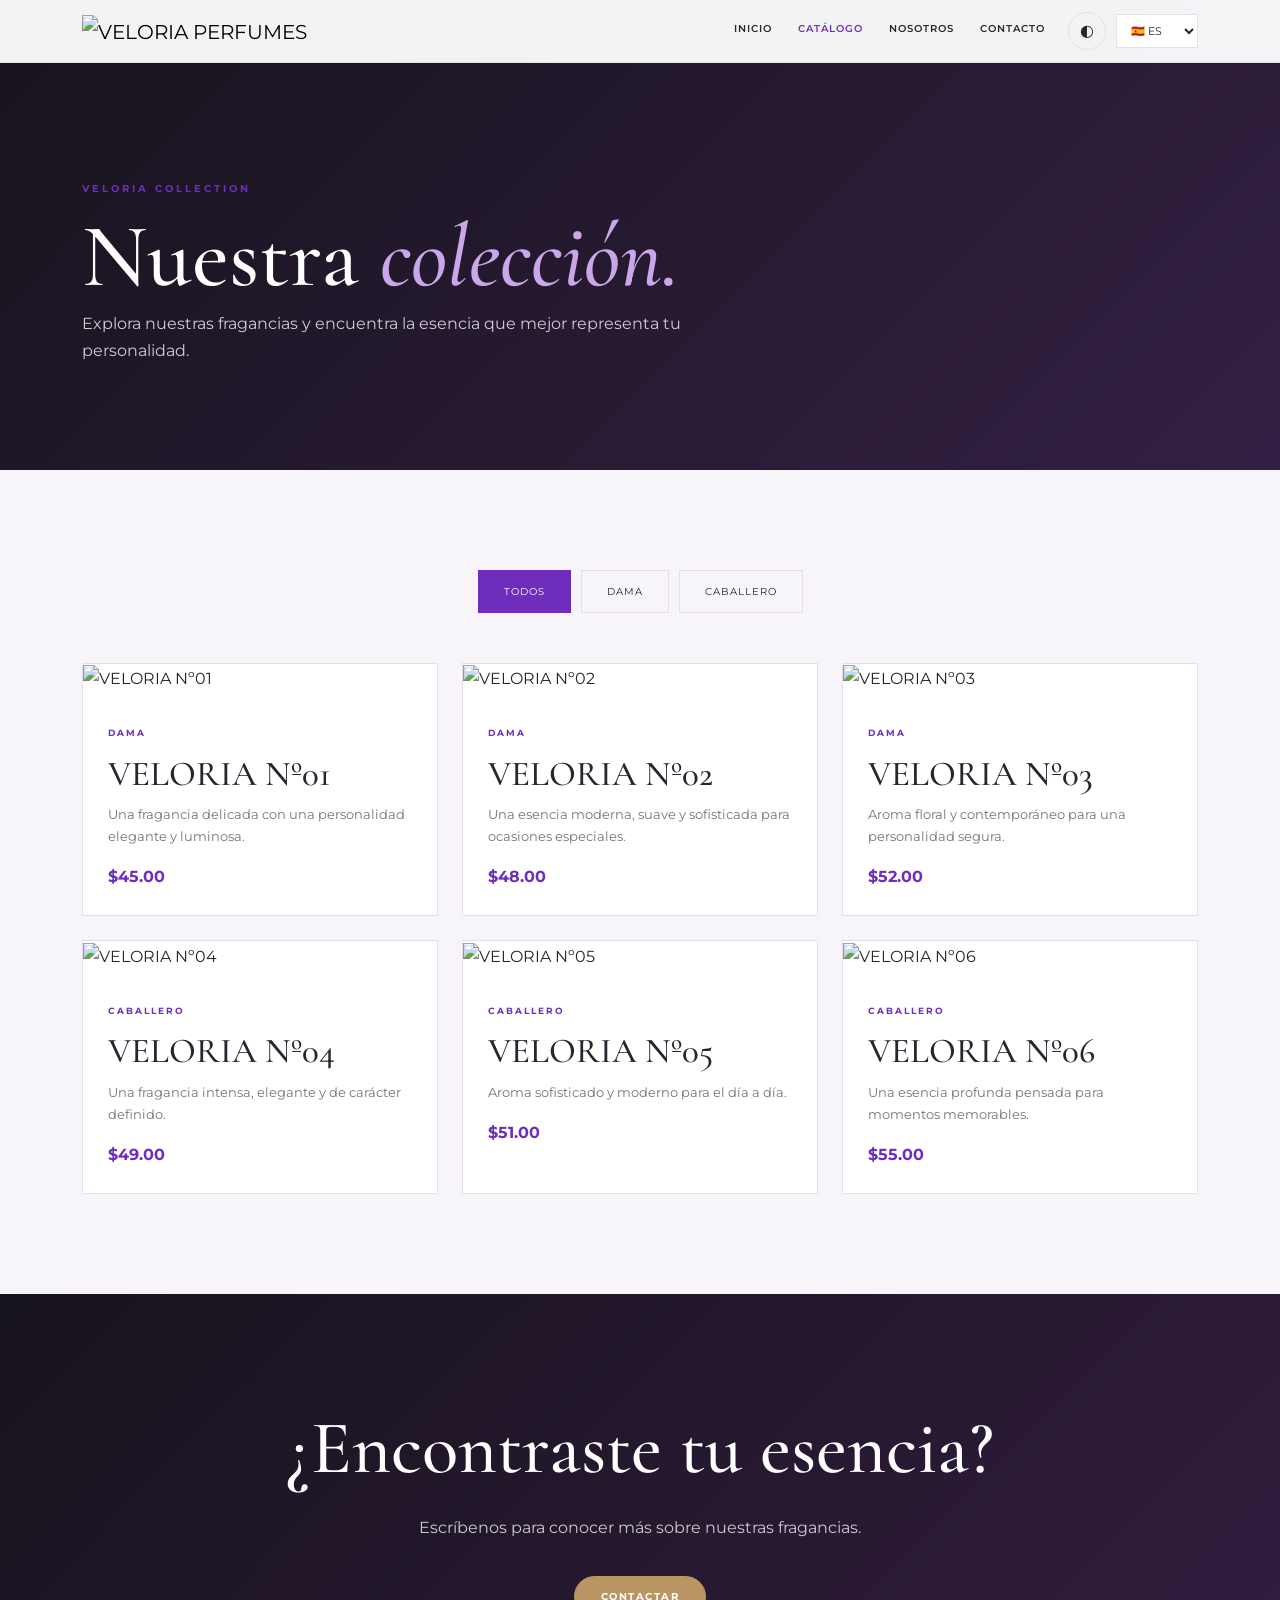
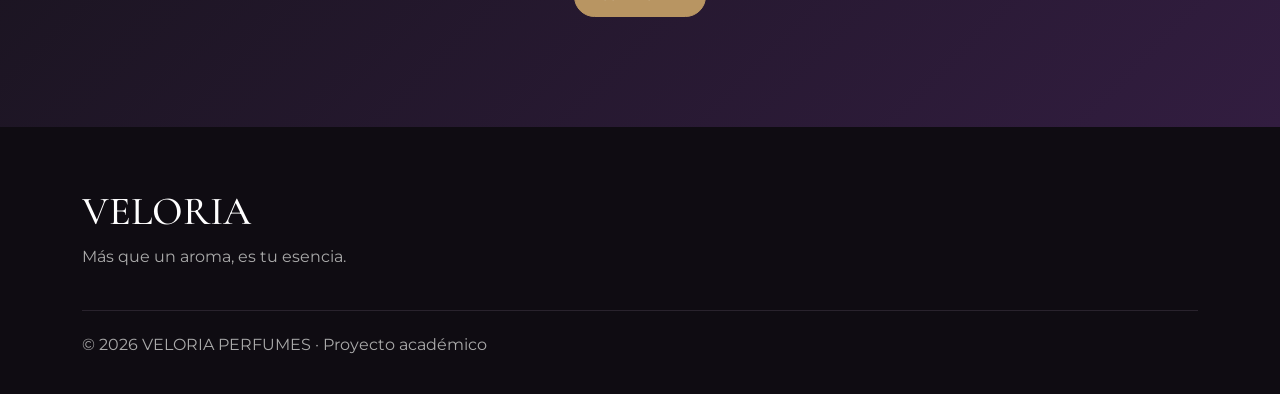
==== catalogo.html @ 5a41fda4 "perfumes" ====
<!DOCTYPE html>
<html lang="es">
<head>
    <meta charset="UTF-8">
    <meta name="viewport" content="width=device-width, initial-scale=1.0">

    <title>VELORIA | Catálogo</title>

    <link rel="preconnect" href="https://fonts.googleapis.com">
    <link rel="preconnect" href="https://fonts.gstatic.com" crossorigin>

    <link href="https://fonts.googleapis.com/css2?family=Cormorant+Garamond:wght@400;500;600;700&family=Montserrat:wght@300;400;500;600;700&display=swap" rel="stylesheet">

    <link href="https://cdn.jsdelivr.net/npm/bootstrap@5.3.3/dist/css/bootstrap.min.css" rel="stylesheet">

    <link rel="stylesheet" href="style.css">
</head>

<body>

<nav class="navbar navbar-expand-lg fixed-top veloria-navbar">
    <div class="container">

        <a class="navbar-brand" href="index.html">
            <img src="./img/43ada241-5967-4d22-9099-e7e84b31c5b8.png" alt="VELORIA PERFUMES" class="logo">
        </a>

        <button class="navbar-toggler"
                type="button"
                data-bs-toggle="collapse"
                data-bs-target="#menu">
            <span class="navbar-toggler-icon"></span>
        </button>

        <div class="collapse navbar-collapse" id="menu">

            <ul class="navbar-nav ms-auto">

                <li class="nav-item">
                    <a class="nav-link" href="index.html">Inicio</a>
                </li>

                <li class="nav-item">
                    <a class="nav-link active" href="catalogo.html">Catálogo</a>
                </li>

                <li class="nav-item">
                    <a class="nav-link" href="javascript.html">Nosotros</a>
                </li>

                <li class="nav-item">
                    <a class="nav-link" href="contacto.html">Contacto</a>
                </li>

                <li class="nav-item">
                    <button id="themeToggle" class="theme-button">◐</button>
                </li>

                <li class="nav-item language-item">
                    <label class="visually-hidden" for="languageSelect">Idioma / Language</label>
                    <select id="languageSelect" class="language-select" aria-label="Idioma / Language">
                        <option value="es">🇪🇸 ES</option>
                        <option value="en">🇬🇧 EN</option>
                    </select>
                </li>

            </ul>

        </div>
    </div>
</nav>


<header class="page-header">

    <div class="container">

        <p class="eyebrow">VELORIA COLLECTION</p>

        <h1>
            Nuestra <em>colección.</em>
        </h1>

        <p>
            Explora nuestras fragancias y encuentra la esencia
            que mejor representa tu personalidad.
        </p>

    </div>

</header>


<section class="section">

    <div class="container">

        <div class="filter-buttons">

            <button class="filter-btn active"
                    data-filter="todos">
                Todos
            </button>

            <button class="filter-btn"
                    data-filter="dama">
                Dama
            </button>

            <button class="filter-btn"
                    data-filter="caballero">
                Caballero
            </button>

        </div>


        <div class="row g-4">

            <div class="col-md-6 col-lg-4 product-item"
                 data-category="dama">

                <div class="product-card">

                    <img src="./img/fragancia 1.webp"
                         alt="VELORIA Nº01">

                    <div class="product-info">

                        <span>DAMA</span>

                        <h2>VELORIA Nº01</h2>

                        <p>
                            Una fragancia delicada con una
                            personalidad elegante y luminosa.
                        </p>

                        <strong>$45.00</strong>

                    </div>

                </div>

            </div>


            <div class="col-md-6 col-lg-4 product-item"
                 data-category="dama">

                <div class="product-card">

                    <img src="./img/fragancia 22.avif"
                         alt="VELORIA Nº02">

                    <div class="product-info">

                        <span>DAMA</span>

                        <h2>VELORIA Nº02</h2>

                        <p>
                            Una esencia moderna, suave y
                            sofisticada para ocasiones especiales.
                        </p>

                        <strong>$48.00</strong>

                    </div>

                </div>

            </div>


            <div class="col-md-6 col-lg-4 product-item"
                 data-category="dama">

                <div class="product-card">

                    <img src="./img/fragancia 3.webp"
                         alt="VELORIA Nº03">

                    <div class="product-info">

                        <span>DAMA</span>

                        <h2>VELORIA Nº03</h2>

                        <p>
                            Aroma floral y contemporáneo
                            para una personalidad segura.
                        </p>

                        <strong>$52.00</strong>

                    </div>

                </div>

            </div>


            <div class="col-md-6 col-lg-4 product-item"
                 data-category="caballero">

                <div class="product-card">

                    <img src="./img/fragancia 4.avif"
                         alt="VELORIA Nº04">

                    <div class="product-info">

                        <span>CABALLERO</span>

                        <h2>VELORIA Nº04</h2>

                        <p>
                            Una fragancia intensa, elegante
                            y de carácter definido.
                        </p>

                        <strong>$49.00</strong>

                    </div>

                </div>

            </div>


            <div class="col-md-6 col-lg-4 product-item"
                 data-category="caballero">

                <div class="product-card">

                    <img src="./img/fragancia 5.webp"
                         alt="VELORIA Nº05">

                    <div class="product-info">

                        <span>CABALLERO</span>

                        <h2>VELORIA Nº05</h2>

                        <p>
                            Aroma sofisticado y moderno
                            para el día a día.
                        </p>

                        <strong>$51.00</strong>

                    </div>

                </div>

            </div>


            <div class="col-md-6 col-lg-4 product-item"
                 data-category="caballero">

                <div class="product-card">

                    <img src="./img/fragancia 6.webp"
                         alt="VELORIA Nº06">

                    <div class="product-info">

                        <span>CABALLERO</span>

                        <h2>VELORIA Nº06</h2>

                        <p>
                            Una esencia profunda pensada
                            para momentos memorables.
                        </p>

                        <strong>$55.00</strong>

                    </div>

                </div>

            </div>

        </div>

    </div>

</section>


<section class="cta-section">

    <div class="container text-center">

        <h2>
            ¿Encontraste tu esencia?
        </h2>

        <p>
            Escríbenos para conocer más sobre nuestras fragancias.
        </p>

        <a href="contacto.html" class="btn btn-veloria">
            Contactar
        </a>

    </div>

</section>


<footer class="footer">

    <div class="container">

        <h3>VELORIA</h3>

        <p>
            Más que un aroma, es tu esencia.
        </p>

        <div class="footer-bottom">
            <p>© 2026 VELORIA PERFUMES · Proyecto académico</p>
        </div>

    </div>

</footer>


<script src="https://cdn.jsdelivr.net/npm/bootstrap@5.3.3/dist/js/bootstrap.bundle.min.js"></script>
<script src="language.js"></script>
<script src="script.js"></script>

</body>
</html>
---- style.css ----
:root {
    --purple: #6F2DBD;
    --lilac: #C9A7E8;
    --dark: #17131C;
    --dark2: #211C26;
    --white: #FFFFFF;
    --cream: #F8F5FA;
    --text: #29242F;
    --gray: #77727C;
    --border: #E5DFE9;
}

[data-theme="dark"] {
    --cream: #17131C;
    --white: #211C26;
    --text: #F8F5FA;
    --gray: #C8C1CC;
    --border: #3B3442;
}

* {
    box-sizing: border-box;
    margin: 0;
    padding: 0;
}

html {
    scroll-behavior: smooth;
}

body {
    font-family: "Montserrat", sans-serif;
    background: var(--cream);
    color: var(--text);
    line-height: 1.7;
    transition: 0.3s;
}

h1,
h2,
h3,
h4 {
    font-family: "Cormorant Garamond", serif;
}

a {
    text-decoration: none;
}


/* NAVBAR */

.veloria-navbar {
    background: rgba(255,255,255,0.95);
    backdrop-filter: blur(15px);
    border-bottom: 1px solid var(--border);
    padding: 8px 0;
}

[data-theme="dark"] .veloria-navbar {
    background: rgba(23,19,28,0.95);
}

.logo {
    width: 85px;
    height: 65px;
    object-fit: contain;
}

.nav-link {
    color: var(--text) !important;
    font-size: 10px;
    font-weight: 600;
    letter-spacing: 1px;
    text-transform: uppercase;
    margin-left: 10px;
}

.nav-link:hover,
.nav-link.active {
    color: var(--purple) !important;
}

.theme-button {
    background: transparent;
    border: 1px solid var(--border);
    color: var(--text);
    border-radius: 50%;
    width: 38px;
    height: 38px;
    margin-left: 15px;
    cursor: pointer;
}


/* HERO */

.hero {
    min-height: 100vh;
    padding: 150px 0 80px;
    display: flex;
    align-items: center;
    background:
        linear-gradient(
            90deg,
            rgba(23,19,28,.96),
            rgba(23,19,28,.65)
        ),
        url("imagen-principal.jpg") center/cover;
    color: white;
}

.eyebrow {
    color: var(--purple);
    font-size: 10px;
    font-weight: 700;
    letter-spacing: 3px;
    text-transform: uppercase;
    margin-bottom: 15px;
}

.hero .eyebrow {
    color: var(--lilac);
}

.hero h1 {
    font-size: clamp(55px, 7vw, 95px);
    line-height: .9;
    font-weight: 500;
    margin-bottom: 30px;
}

.hero h1 span {
    display: block;
    color: var(--lilac);
    font-style: italic;
}

.hero-text {
    max-width: 600px;
    color: #ddd8df;
    margin-bottom: 35px;
}

.hero-image {
    width: 100%;
    height: 570px;
    object-fit: cover;
}


/* PAGE HEADER */

.page-header {
    padding: 180px 0 90px;
    background:
        linear-gradient(135deg, #17131C, #332044);
    color: white;
}

.page-header h1 {
    font-size: clamp(55px, 7vw, 90px);
    line-height: 1;
}

.page-header h1 em {
    color: var(--lilac);
}

.page-header p:last-child {
    max-width: 650px;
    color: #d1ccd4;
}


/* SECCIONES */

.section {
    padding: 100px 0;
}

.section-light {
    background: var(--white);
}

.section-dark {
    background: var(--dark);
    color: white;
}

.section-title {
    margin-bottom: 55px;
}

.section-title p {
    color: var(--purple);
    font-size: 10px;
    font-weight: 700;
    letter-spacing: 3px;
}

.section-title h2 {
    font-size: clamp(42px, 5vw, 65px);
    line-height: 1;
}

.section-title em {
    color: var(--purple);
}

.section h2 {
    font-size: 50px;
    line-height: 1.1;
    margin-bottom: 25px;
}

.section h2 em {
    color: var(--purple);
}

.section h3 {
    font-size: 34px;
    margin-bottom: 15px;
}

.section p {
    color: var(--gray);
}

.section-image {
    width: 100%;
    height: 540px;
    object-fit: cover;
}


/* BOTONES */

.btn-veloria {
    background: var(--purple);
    border: 1px solid var(--purple);
    color: white;
    padding: 14px 28px;
    border-radius: 0;
    font-size: 10px;
    font-weight: 700;
    letter-spacing: 1.5px;
    text-transform: uppercase;
}

.btn-veloria:hover {
    background: transparent;
    color: var(--purple);
}


/* TARJETAS */

.info-card {
    height: 100%;
    padding: 35px;
    border: 1px solid rgba(255,255,255,.15);
}

.info-card:hover {
    border-color: var(--purple);
}

.info-card span {
    color: var(--lilac);
}

.info-card h3 {
    font-size: 32px;
    margin-top: 20px;
}

.info-card p {
    color: white;
    font-weight: 600;
}

.info-card small {
    color: #aaa;
}


/* CARRUSEL */

.carousel-item img {
    height: 650px;
    object-fit: cover;
    filter: brightness(.65);
}

.carousel-caption {
    bottom: 25%;
}

.carousel-caption p {
    color: var(--lilac);
    font-size: 11px;
    letter-spacing: 3px;
    font-weight: 700;
}

.carousel-caption h2 {
    color: white;
    font-size: clamp(40px, 6vw, 80px);
}


/* COLORES */

.color-card {
    height: 100%;
    background: var(--white);
    border: 1px solid var(--border);
    padding-bottom: 25px;
}

.color-card .color {
    height: 150px;
    margin-bottom: 25px;
}

.color-card h3,
.color-card strong,
.color-card p {
    margin-left: 25px;
    margin-right: 25px;
}

.color-card h3 {
    font-size: 30px;
}

.color-card strong {
    color: var(--purple);
    font-size: 12px;
}

.color-card p {
    font-size: 13px;
}

.purple {
    background: #6F2DBD;
}

.lilac {
    background: #C9A7E8;
}

.black {
    background: #17131C;
}

.white {
    background: #FFFFFF;
    border-bottom: 1px solid var(--border);
}


/* CATÁLOGO */

.filter-buttons {
    display: flex;
    justify-content: center;
    gap: 10px;
    margin-bottom: 50px;
}

.filter-btn {
    background: transparent;
    border: 1px solid var(--border);
    color: var(--text);
    padding: 12px 25px;
    cursor: pointer;
    text-transform: uppercase;
    font-size: 10px;
    letter-spacing: 1px;
}

.filter-btn.active,
.filter-btn:hover {
    background: var(--purple);
    color: white;
    border-color: var(--purple);
}

.product-card {
    background: var(--white);
    border: 1px solid var(--border);
    height: 100%;
    transition: .3s;
}

.product-card:hover {
    transform: translateY(-7px);
}

.product-card > img {
    width: 100%;
    height: 450px;
    object-fit: cover;
}

.product-info {
    padding: 25px;
}

.product-info > span {
    color: var(--purple);
    font-size: 9px;
    font-weight: 700;
    letter-spacing: 2px;
}

.product-info h2 {
    font-size: 35px;
    margin: 10px 0;
}

.product-info p {
    font-size: 13px;
    color: var(--gray);
}

.product-info strong {
    color: var(--purple);
}


/* CÓDIGO */

.code-block,
pre {
    background: #17131C;
    color: #e9dff0;
    padding: 25px;
    overflow-x: auto;
    border-left: 3px solid var(--purple);
    text-align: left;
}

code {
    font-family: Consolas, monospace;
}


/* TABLAS */

.comparison-table {
    width: 100%;
    border-collapse: collapse;
    background: var(--white);
}

.comparison-table th,
.comparison-table td {
    padding: 18px;
    border: 1px solid var(--border);
    text-align: left;
}

.comparison-table th {
    background: var(--dark);
    color: white;
}


/* INFO BOX */

.info-box {
    height: 100%;
    padding: 30px;
    background: var(--white);
    border: 1px solid var(--border);
}

.info-box p {
    color: var(--gray);
}


/* DEMOS */

.demo-box {
    max-width: 700px;
    margin-left: auto;
    margin-right: auto;
    padding: 30px;
    background: var(--white);
    border: 1px solid var(--border);
    transition: .4s;
}

.demo-active {
    border-color: var(--purple);
    color: var(--purple);
}


/* JSON / DNS */

.flow {
    display: flex;
    align-items: stretch;
    justify-content: center;
    gap: 15px;
    flex-wrap: wrap;
    margin-top: 50px;
}

.flow-item {
    min-width: 160px;
    padding: 25px;
    text-align: center;
    background: var(--white);
    border: 1px solid var(--border);
}

.flow-item span {
    color: var(--purple);
    font-weight: 700;
}

.flow-item h3 {
    font-size: 25px;
}

.flow-arrow {
    display: flex;
    align-items: center;
    font-size: 30px;
    color: var(--purple);
}

.domain-example {
    display: flex;
    justify-content: center;
    align-items: center;
    gap: 5px;
    margin: 60px 0;
    font-size: 55px;
    font-family: "Cormorant Garamond", serif;
}

.domain-example strong {
    color: var(--lilac);
}

.dns-box {
    display: flex;
    flex-direction: column;
    align-items: center;
    gap: 10px;
    margin-top: 40px;
}

.dns-box div {
    background: var(--purple);
    color: white;
    padding: 15px 40px;
    min-width: 220px;
    text-align: center;
}

.dns-box span {
    color: var(--purple);
    font-size: 25px;
}


/* QUIZ */

.quiz-card {
    background: var(--white);
    border: 1px solid var(--border);
    padding: 30px;
    margin-bottom: 25px;
}

.quiz-card h3 {
    font-size: 28px;
}

.quiz-card label {
    display: block;
    padding: 10px 0;
    color: var(--gray);
    cursor: pointer;
}

.quiz-card input {
    margin-right: 10px;
}

.quiz-feedback {
    margin-top: 10px;
    font-weight: 600;
}

.correct {
    color: #198754;
}

.incorrect {
    color: #c0392b;
}

.quiz-result {
    display: none;
    margin-top: 30px;
    padding: 30px;
    background: var(--white);
    border: 2px solid var(--purple);
    font-size: 20px;
}


/* GOOGLE */

.google-note {
    padding: 25px;
    background: var(--white);
    border-left: 4px solid var(--purple);
    margin-bottom: 50px;
}

.google-grid {
    display: grid;
    grid-template-columns: repeat(3, 1fr);
    gap: 25px;
}

.google-card {
    padding: 30px;
    min-height: 190px;
    background: var(--white);
    border: 1px solid var(--border);
    transition: .3s;
}

.google-card:hover {
    transform: translateY(-6px);
    border-color: var(--purple);
}

.google-card span {
    color: var(--purple);
    font-weight: 700;
}

.google-card h3 {
    font-size: 30px;
    margin: 15px 0;
}

.google-card p {
    font-size: 13px;
}


/* CONTACTO */

.contact-details {
    margin-top: 35px;
}

.contact-details div {
    border-bottom: 1px solid var(--border);
    padding: 18px 0;
}

.contact-details strong {
    color: var(--purple);
}

.contact-details p {
    margin: 5px 0 0;
}

.contact-form {
    background: var(--white);
    border: 1px solid var(--border);
    padding: 40px;
}

.contact-form label {
    display: block;
    margin-top: 20px;
    margin-bottom: 7px;
    font-size: 12px;
    font-weight: 600;
}

.contact-form input,
.contact-form textarea {
    width: 100%;
    padding: 14px;
    border: 1px solid var(--border);
    background: var(--cream);
    color: var(--text);
    outline: none;
}

.contact-form input:focus,
.contact-form textarea:focus {
    border-color: var(--purple);
}

.form-message {
    display: none;
    margin-top: 20px;
    padding: 15px;
    color: #198754;
    border: 1px solid #198754;
}


/* RECURSOS */

.resources-section {
    padding: 60px 0;
    background: var(--white);
}

.resources-section li {
    margin-bottom: 8px;
    color: var(--gray);
}


/* CTA */

.cta-section {
    padding: 110px 0;
    background: linear-gradient(135deg, #17131C, #321D40);
    color: white;
}

.cta-section h2 {
    font-size: clamp(45px, 6vw, 75px);
}

.cta-section > .container > p:not(.eyebrow) {
    max-width: 650px;
    margin: 20px auto 35px;
    color: #ccc;
}


/* FOOTER */

.footer {
    background: #0F0C12;
    color: white;
    padding: 60px 0 20px;
}

.footer h3 {
    font-size: 40px;
}

.footer p {
    color: #aaa;
}

.footer-links {
    display: flex;
    flex-wrap: wrap;
    gap: 18px;
}

.footer-links a {
    color: #aaa;
    font-size: 10px;
    text-transform: uppercase;
}

.footer-links a:hover {
    color: var(--lilac);
}

.footer-bottom {
    border-top: 1px solid #29232D;
    margin-top: 40px;
    padding-top: 20px;
}


/* RESPONSIVE */

@media (max-width: 991px) {

    .nav-link {
        margin-left: 0;
    }

    .theme-button {
        margin-left: 0;
        margin-top: 10px;
    }

    .hero {
        padding-top: 150px;
    }

    .hero-image {
        margin-top: 40px;
    }

    .google-grid {
        grid-template-columns: repeat(2, 1fr);
    }

}

@media (max-width: 768px) {

    .section {
        padding: 75px 0;
    }

    .hero h1 {
        font-size: 60px;
    }

    .hero-image {
        height: 400px;
    }

    .section-image {
        height: 400px;
        margin-bottom: 35px;
    }

    .carousel-item img {
        height: 480px;
    }

    .carousel-caption h2 {
        font-size: 42px;
    }

    .google-grid {
        grid-template-columns: 1fr;
    }

    .domain-example {
        font-size: 38px;
    }

    .flow-arrow {
        display: none;
    }

}

@media (max-width: 576px) {

    .logo {
        width: 70px;
    }

    .hero h1 {
        font-size: 50px;
    }

    .section h2 {
        font-size: 40px;
    }

    .product-card > img {
        height: 380px;
    }

    .contact-form {
        padding: 25px;
    }

}

/* SELECTOR DE IDIOMA */
.language-item {
    display: flex;
    align-items: center;
    margin-left: 10px;
}

.language-select {
    appearance: auto;
    background: var(--white, #fff);
    color: var(--text, #17131C);
    border: 1px solid var(--border, #ddd);
    padding: 8px 10px;
    font-family: inherit;
    font-size: 11px;
    cursor: pointer;
    min-width: 82px;
}

[data-theme="dark"] .language-select {
    background: #17131C;
    color: #fff;
    border-color: #51465a;
}

@media (max-width: 991px) {
    .language-item { margin-left: 0; margin-top: 10px; }
}

.boton-musica {
  position: fixed;
  bottom: 22px;
  right: 22px;
  z-index: 9999;
  background: #35271f;
  color: #f8f1e7;
  border: 1px solid #c6a875;
  border-radius: 30px;
  padding: 12px 20px;
  font-size: 14px;
  cursor: pointer;
  box-shadow: 0 4px 15px #0002;
  transition: 0.3s;
}

.boton-musica:hover {
  background: #70523e;
  transform: translateY(-2px);
}

/* Botón de ubicación de VELORIA PERFUMES */
.btn-veloria {
    background-color: #B89562;
    color: #ffffff;
    border: 1px solid #B89562;
    border-radius: 30px;
    padding: 12px 26px;
    transition: all 0.3s ease;
}

.btn-veloria:hover {
    background-color: #8C6A3F;
    border-color: #8C6A3F;
    color: #ffffff;
    transform: translateY(-2px);
}
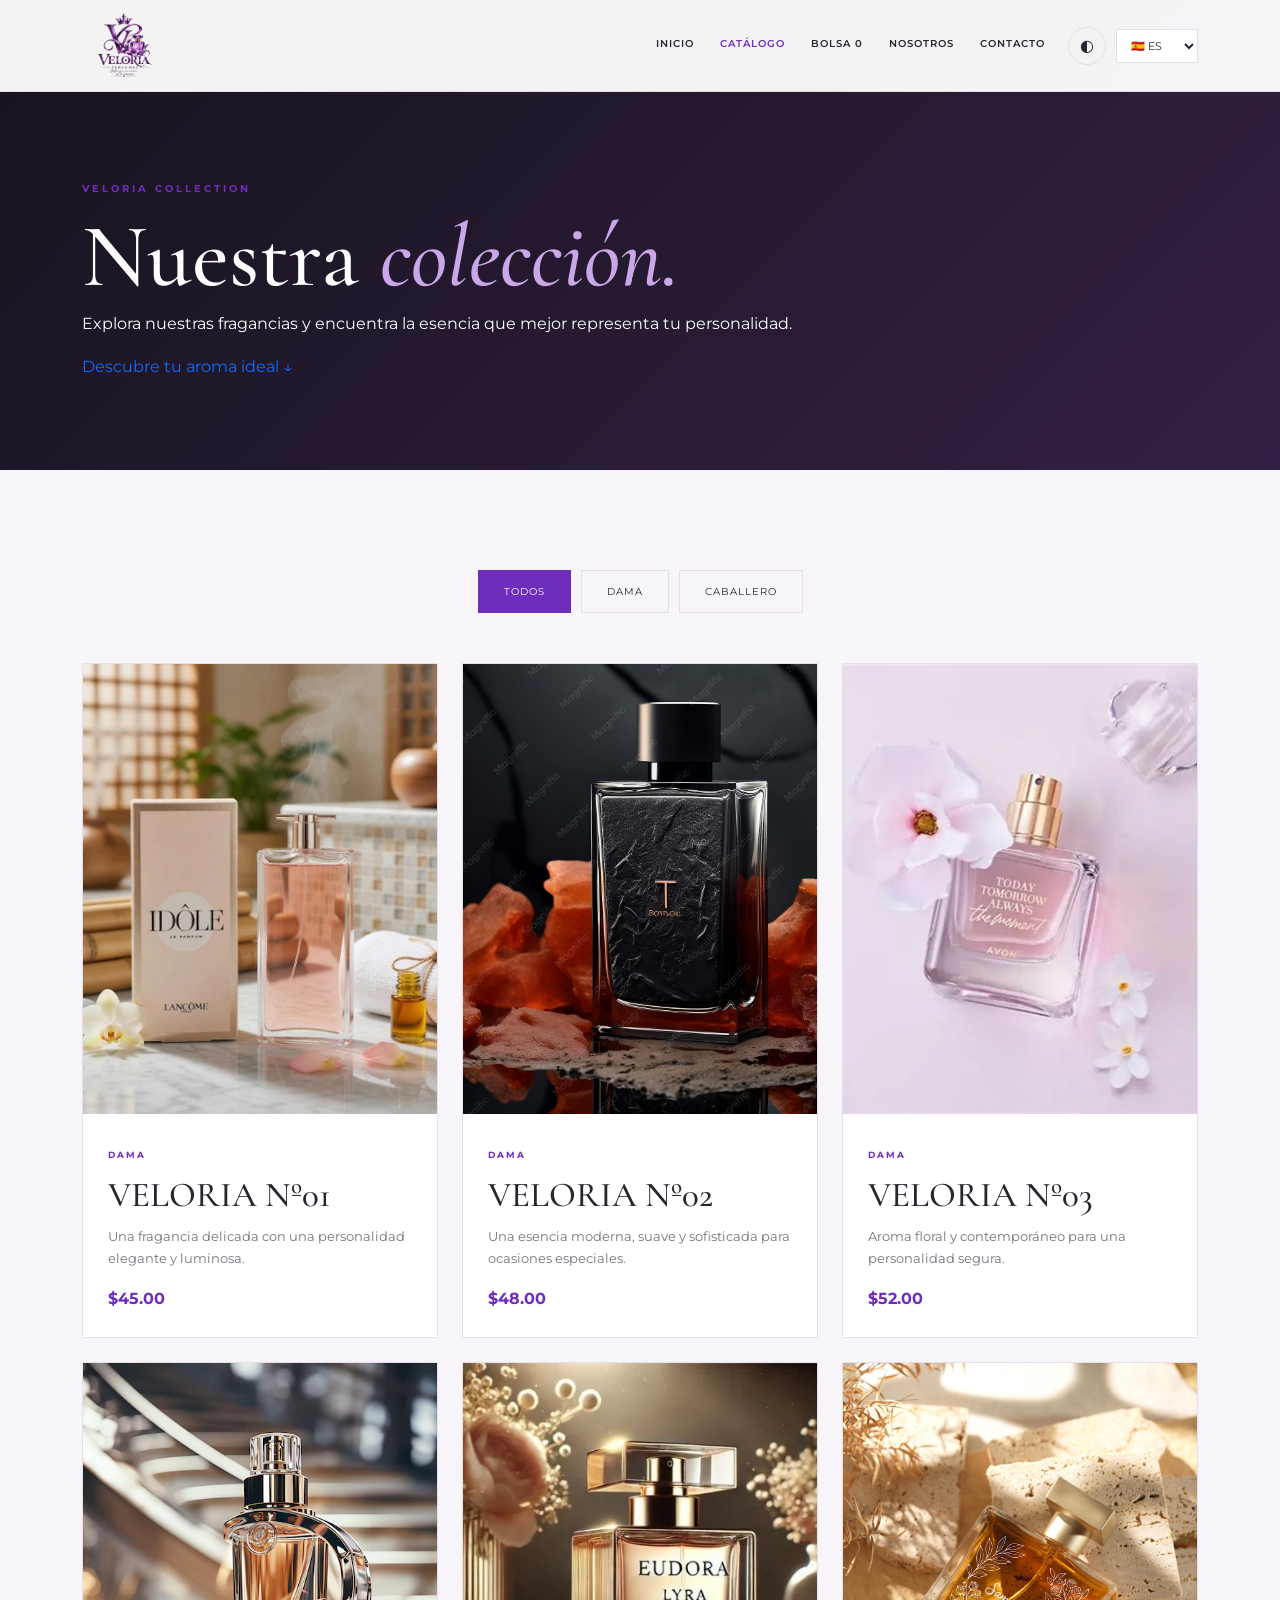
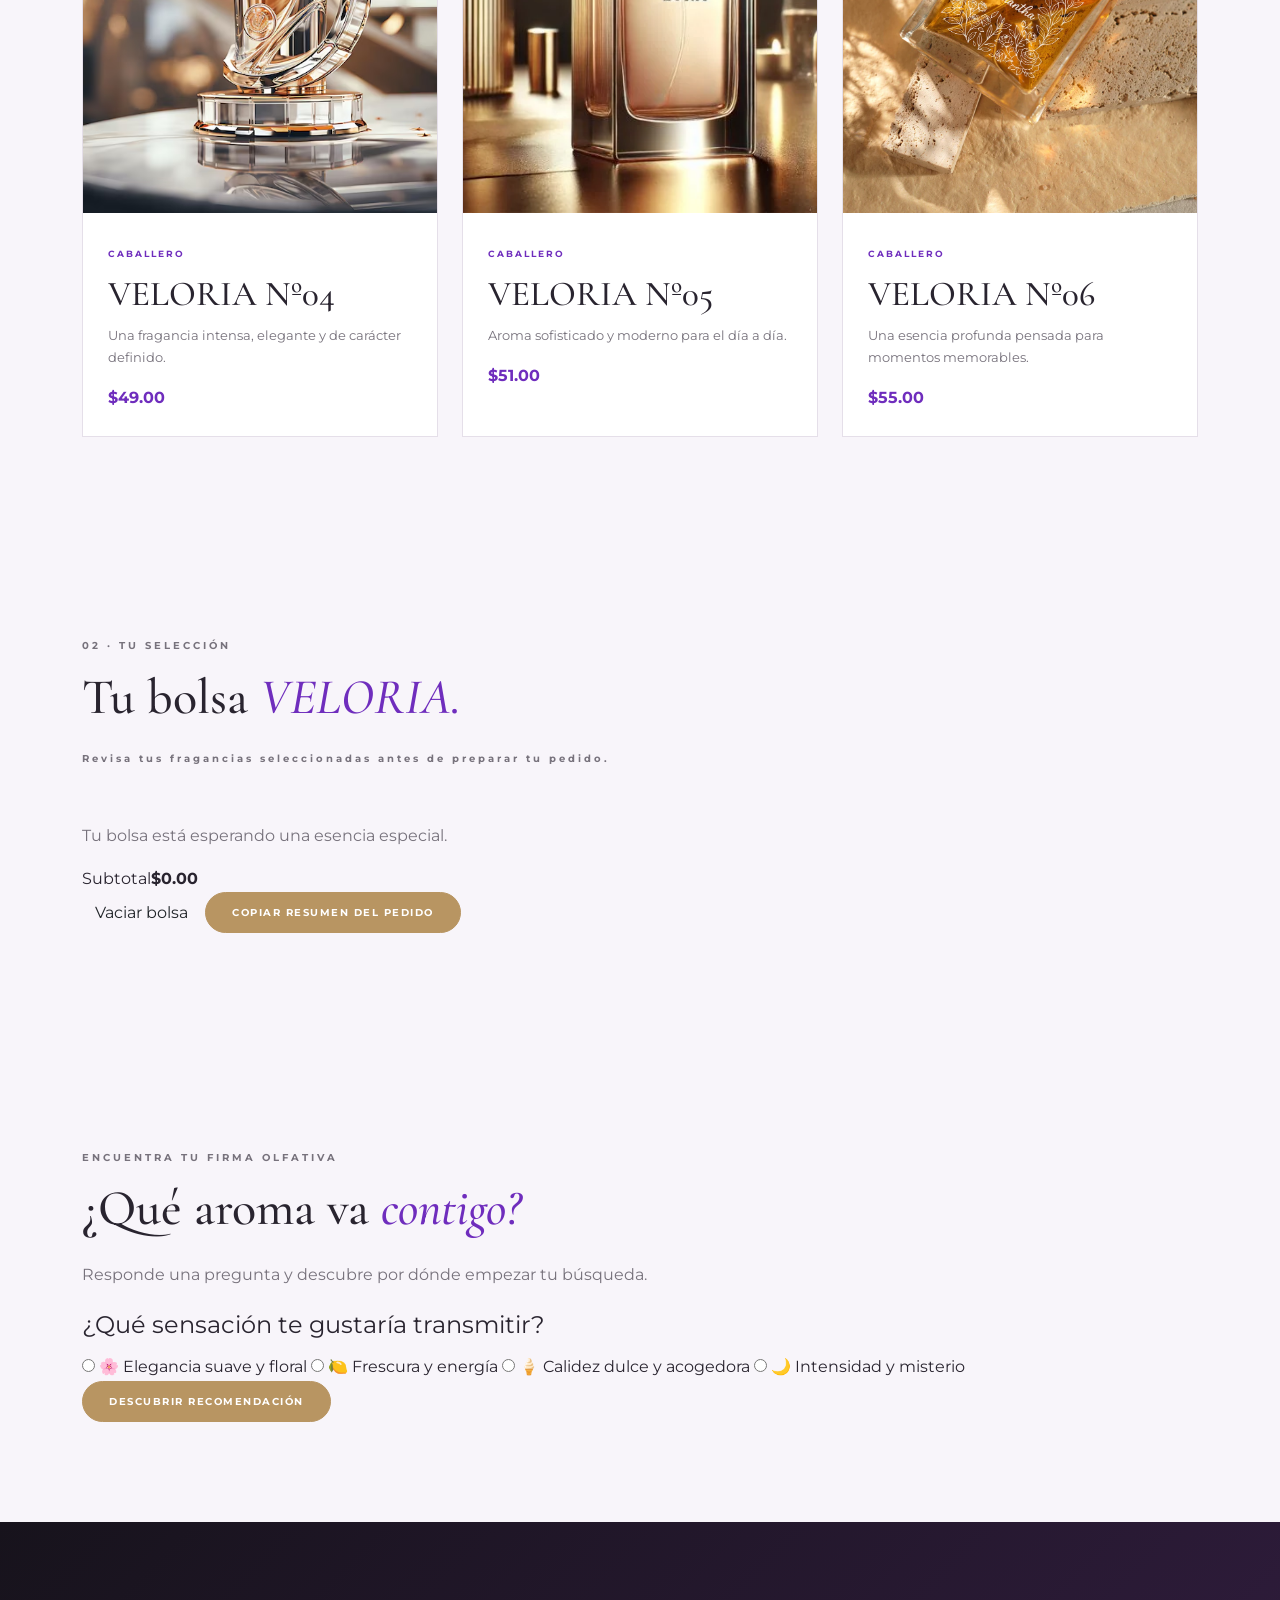
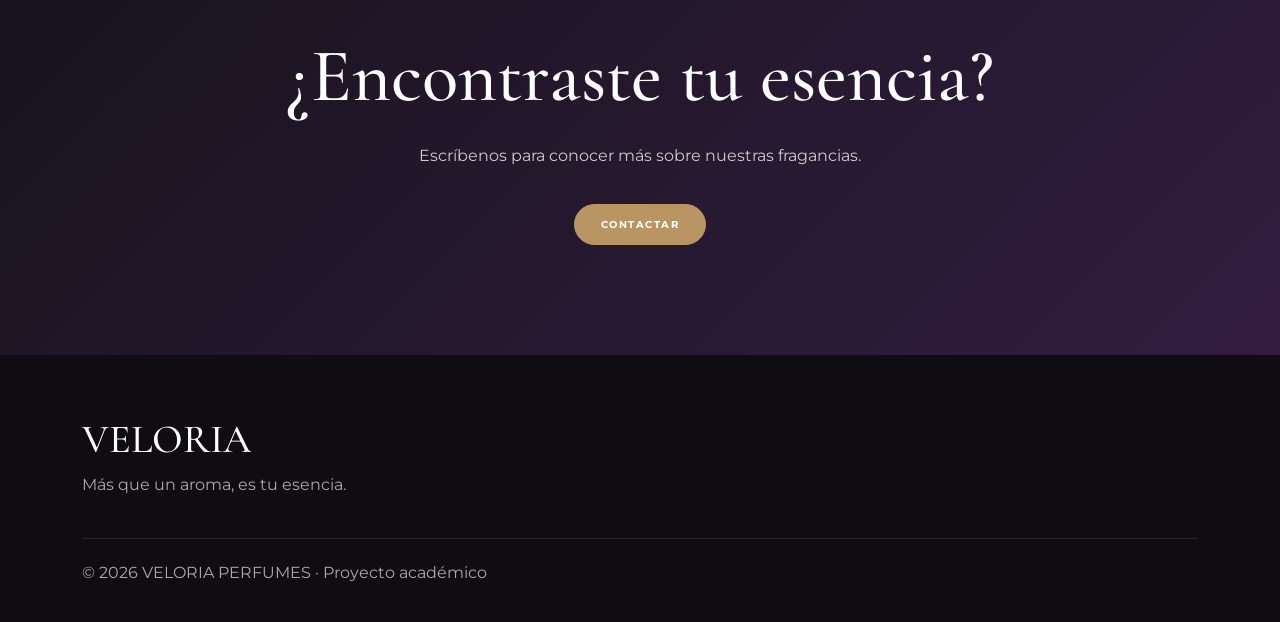
==== commit 444367c6: "50" ====
--- a/catalogo.html
+++ b/catalogo.html
@@ -45,6 +45,12 @@
                 </li>
 
                 <li class="nav-item">
+                    <a class="nav-link cart-nav-link" href="#carrito" aria-label="Ver carrito">
+                        Bolsa <span id="cartCount" class="cart-count">0</span>
+                    </a>
+                </li>
+
+                <li class="nav-item">
                     <a class="nav-link" href="javascript.html">Nosotros</a>
                 </li>
 
@@ -85,6 +91,7 @@
             Explora nuestras fragancias y encuentra la esencia
             que mejor representa tu personalidad.
         </p>
+        <a class="text-link header-quiz-link" href="#test-aromas">Descubre tu aroma ideal ↓</a>
 
     </div>
 
@@ -291,6 +298,48 @@
 </section>
 
 
+<section class="section cart-section" id="carrito">
+    <div class="container">
+        <div class="section-title">
+            <p>02 · TU SELECCIÓN</p>
+            <h2>Tu bolsa <em>VELORIA.</em></h2>
+            <p class="section-intro">Revisa tus fragancias seleccionadas antes de preparar tu pedido.</p>
+        </div>
+        <div class="cart-panel">
+            <div id="cartItems" class="cart-items" aria-live="polite">
+                <p class="cart-empty">Tu bolsa está esperando una esencia especial.</p>
+            </div>
+            <div class="cart-summary">
+                <div><span>Subtotal</span><strong id="cartTotal">$0.00</strong></div>
+                <button type="button" id="clearCart" class="btn btn-outline-veloria">Vaciar bolsa</button>
+                <button type="button" id="copyOrder" class="btn btn-veloria">Copiar resumen del pedido</button>
+                <p id="cartMessage" class="cart-message" role="status"></p>
+            </div>
+        </div>
+    </div>
+</section>
+
+<section class="section scent-quiz-section" id="test-aromas">
+    <div class="container">
+        <div class="scent-quiz-card">
+            <p class="eyebrow">ENCUENTRA TU FIRMA OLFATIVA</p>
+            <h2>¿Qué aroma va <em>contigo?</em></h2>
+            <p>Responde una pregunta y descubre por dónde empezar tu búsqueda.</p>
+            <form id="scentQuiz">
+                <fieldset>
+                    <legend>¿Qué sensación te gustaría transmitir?</legend>
+                    <label class="scent-option"><input type="radio" name="scentMood" value="floral" required> <span>🌸</span> Elegancia suave y floral</label>
+                    <label class="scent-option"><input type="radio" name="scentMood" value="fresh"> <span>🍋</span> Frescura y energía</label>
+                    <label class="scent-option"><input type="radio" name="scentMood" value="sweet"> <span>🍦</span> Calidez dulce y acogedora</label>
+                    <label class="scent-option"><input type="radio" name="scentMood" value="intense"> <span>🌙</span> Intensidad y misterio</label>
+                </fieldset>
+                <button type="submit" class="btn btn-veloria">Descubrir recomendación</button>
+            </form>
+            <div id="scentResult" class="scent-result" aria-live="polite" hidden></div>
+        </div>
+    </div>
+</section>
+
 <section class="cta-section">
 
     <div class="container text-center">
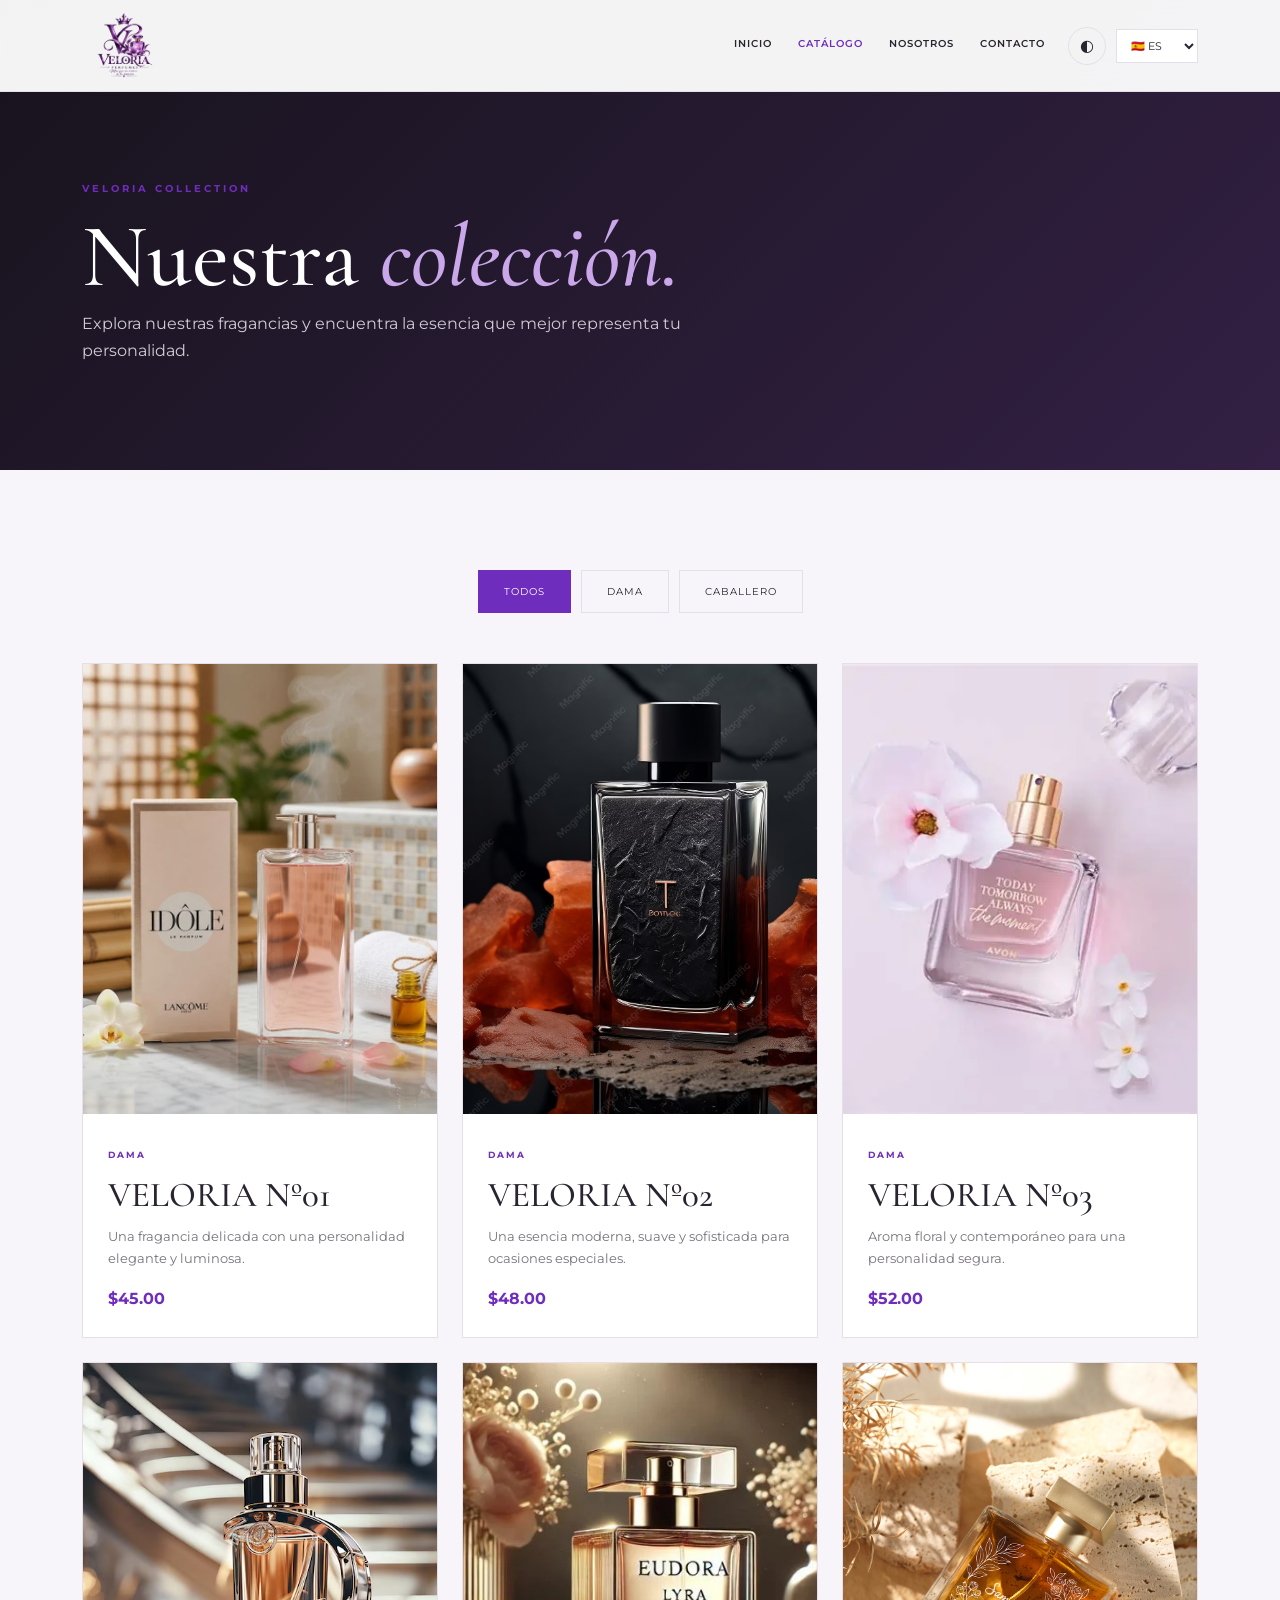
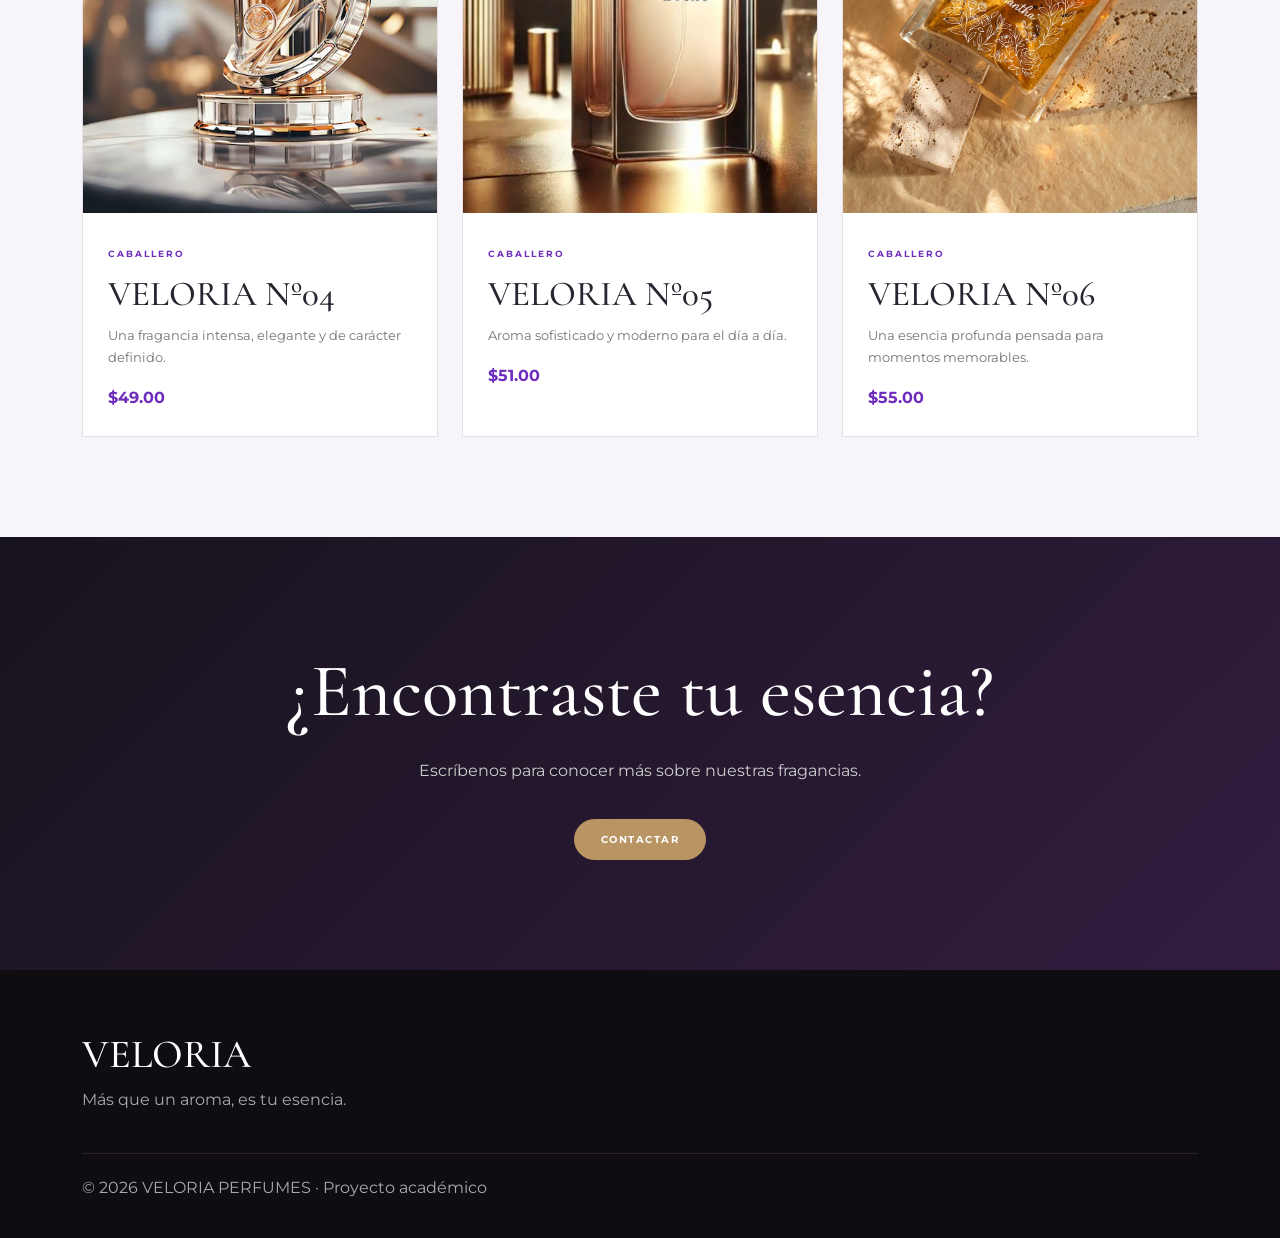
==== commit 036e21f1: "50" ====
--- a/catalogo.html
+++ b/catalogo.html
@@ -45,12 +45,6 @@
                 </li>
 
                 <li class="nav-item">
-                    <a class="nav-link cart-nav-link" href="#carrito" aria-label="Ver carrito">
-                        Bolsa <span id="cartCount" class="cart-count">0</span>
-                    </a>
-                </li>
-
-                <li class="nav-item">
                     <a class="nav-link" href="javascript.html">Nosotros</a>
                 </li>
 
@@ -91,7 +85,6 @@
             Explora nuestras fragancias y encuentra la esencia
             que mejor representa tu personalidad.
         </p>
-        <a class="text-link header-quiz-link" href="#test-aromas">Descubre tu aroma ideal ↓</a>
 
     </div>
 
@@ -298,48 +291,6 @@
 </section>
 
 
-<section class="section cart-section" id="carrito">
-    <div class="container">
-        <div class="section-title">
-            <p>02 · TU SELECCIÓN</p>
-            <h2>Tu bolsa <em>VELORIA.</em></h2>
-            <p class="section-intro">Revisa tus fragancias seleccionadas antes de preparar tu pedido.</p>
-        </div>
-        <div class="cart-panel">
-            <div id="cartItems" class="cart-items" aria-live="polite">
-                <p class="cart-empty">Tu bolsa está esperando una esencia especial.</p>
-            </div>
-            <div class="cart-summary">
-                <div><span>Subtotal</span><strong id="cartTotal">$0.00</strong></div>
-                <button type="button" id="clearCart" class="btn btn-outline-veloria">Vaciar bolsa</button>
-                <button type="button" id="copyOrder" class="btn btn-veloria">Copiar resumen del pedido</button>
-                <p id="cartMessage" class="cart-message" role="status"></p>
-            </div>
-        </div>
-    </div>
-</section>
-
-<section class="section scent-quiz-section" id="test-aromas">
-    <div class="container">
-        <div class="scent-quiz-card">
-            <p class="eyebrow">ENCUENTRA TU FIRMA OLFATIVA</p>
-            <h2>¿Qué aroma va <em>contigo?</em></h2>
-            <p>Responde una pregunta y descubre por dónde empezar tu búsqueda.</p>
-            <form id="scentQuiz">
-                <fieldset>
-                    <legend>¿Qué sensación te gustaría transmitir?</legend>
-                    <label class="scent-option"><input type="radio" name="scentMood" value="floral" required> <span>🌸</span> Elegancia suave y floral</label>
-                    <label class="scent-option"><input type="radio" name="scentMood" value="fresh"> <span>🍋</span> Frescura y energía</label>
-                    <label class="scent-option"><input type="radio" name="scentMood" value="sweet"> <span>🍦</span> Calidez dulce y acogedora</label>
-                    <label class="scent-option"><input type="radio" name="scentMood" value="intense"> <span>🌙</span> Intensidad y misterio</label>
-                </fieldset>
-                <button type="submit" class="btn btn-veloria">Descubrir recomendación</button>
-            </form>
-            <div id="scentResult" class="scent-result" aria-live="polite" hidden></div>
-        </div>
-    </div>
-</section>
-
 <section class="cta-section">
 
     <div class="container text-center">
